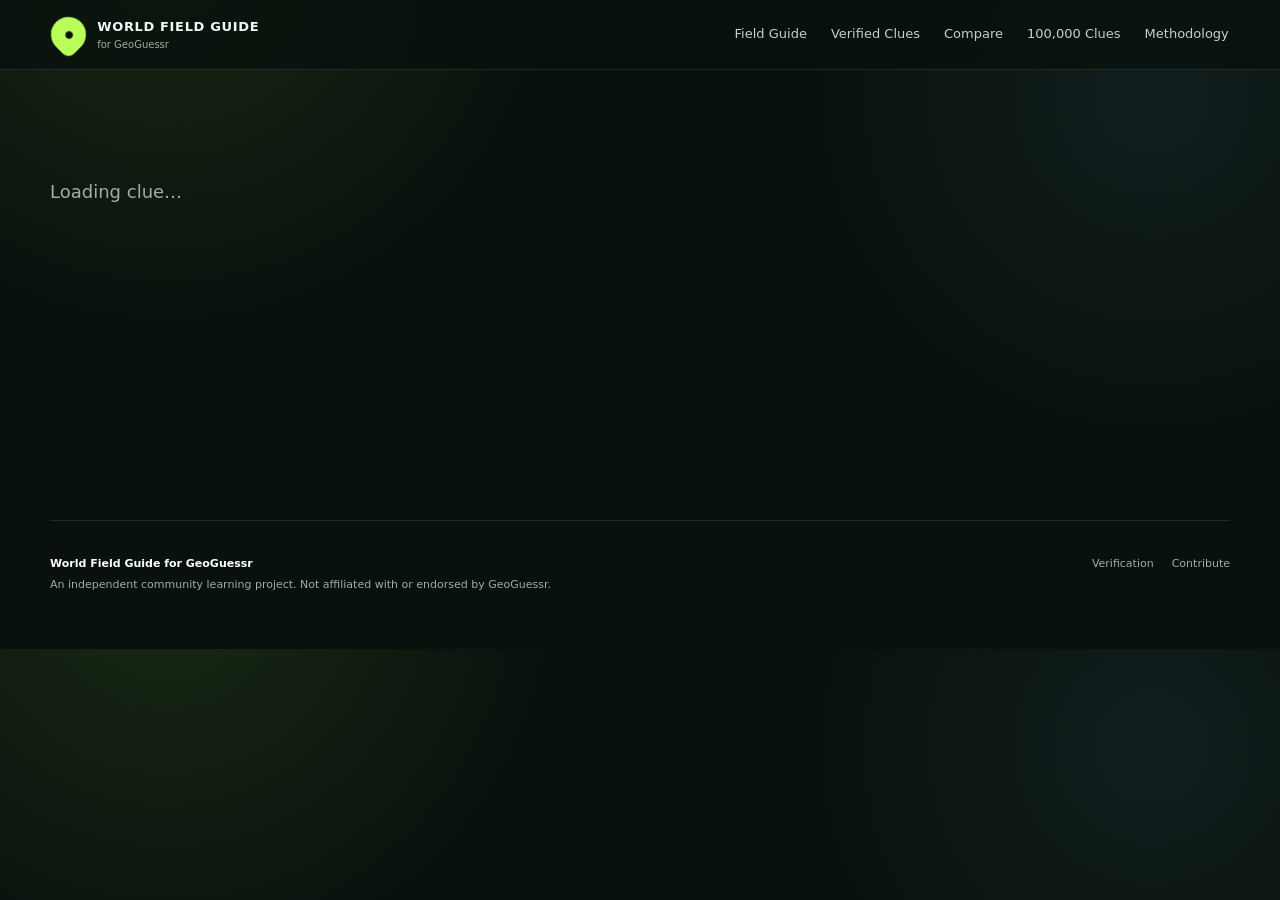
==== clue.html @ 105c0cdb "Add clue detail page" ====
<!doctype html><html lang="en"><head><meta charset="utf-8"><meta name="viewport" content="width=device-width, initial-scale=1"><meta name="theme-color" content="#09130f"><link rel="stylesheet" href="styles.css"><title>Clue — World Field Guide</title></head><body><header class="site-header"><a class="brand" href="index.html"><span class="brand-pin">●</span><span><b>WORLD FIELD GUIDE</b><small>for GeoGuessr</small></span></a><button class="nav-toggle" aria-label="Menu">☰</button><nav><a href="guide.html">Field Guide</a><a href="explore.html">Verified Clues</a><a href="compare.html">Compare</a><a href="contribute.html">100,000 Clues</a><a href="methodology.html">Methodology</a></nav></header><main id="cluePage"><section class="page-hero compact skeleton"><p>Loading clue…</p></section></main><footer><div><b>World Field Guide for GeoGuessr</b><p>An independent community learning project. Not affiliated with or endorsed by GeoGuessr.</p></div><div class="footer-links"><a href="methodology.html">Verification</a><a href="contribute.html">Contribute</a></div></footer><script src="common.js"></script><script src="clue.js"></script></body></html>
---- styles.css ----
:root{--bg:#08110d;--panel:#0d1a14;--panel2:#102019;--text:#eef7f1;--muted:#9bafa5;--line:rgba(255,255,255,.10);--lime:#baff59;--lime2:#dfffad;--amber:#ffc76c;--blue:#7bd1ff;--red:#ff847a;--shadow:0 24px 90px rgba(0,0,0,.28)}
*{box-sizing:border-box}html{scroll-behavior:smooth}body{margin:0;background:radial-gradient(circle at 13% -10%,rgba(186,255,89,.10),transparent 30%),radial-gradient(circle at 90% 15%,rgba(123,209,255,.07),transparent 27%),var(--bg);color:var(--text);font-family:Inter,ui-sans-serif,system-ui,-apple-system,BlinkMacSystemFont,"Segoe UI",sans-serif;line-height:1.55}a{color:inherit;text-decoration:none}button,input,select,textarea{font:inherit}.site-header{position:sticky;top:0;z-index:30;height:70px;padding:0 clamp(18px,4vw,64px);display:flex;align-items:center;justify-content:space-between;background:rgba(8,17,13,.78);backdrop-filter:blur(18px);border-bottom:1px solid var(--line)}.brand{display:flex;align-items:center;gap:11px}.brand-pin{display:grid;place-items:center;width:35px;height:35px;border-radius:50% 50% 50% 8px;transform:rotate(-45deg);background:var(--lime);color:#08110d;font-size:10px}.brand-pin::first-letter{transform:rotate(45deg)}.brand b{display:block;font-size:13px;letter-spacing:.05em}.brand small{display:block;color:var(--muted);font-size:10px}.site-header nav{display:flex;gap:24px;align-items:center;font-size:13px;color:#c4d1ca}.site-header nav a:hover{color:var(--lime)}.nav-toggle{display:none;color:white;background:none;border:0;font-size:23px}.hero,.section,.page-hero{width:min(1180px,calc(100% - 36px));margin:0 auto}.home-hero{min-height:calc(100vh - 70px);display:grid;grid-template-columns:1.08fr .92fr;align-items:center;gap:44px}.kicker{font-size:10px;font-weight:900;letter-spacing:.17em;color:var(--lime)}.hero h1,.page-hero h1{font-size:clamp(58px,8vw,112px);line-height:.88;letter-spacing:-.07em;margin:15px 0 26px}.hero h1 em{font-style:normal;color:#9dafA6}.hero-copy>p{max-width:700px;color:#b4c2bb;font-size:20px}.actions{display:flex;flex-wrap:wrap;gap:10px;margin-top:28px}.btn{display:inline-flex;justify-content:center;align-items:center;padding:13px 17px;border-radius:13px;border:1px solid var(--line);font-weight:850;font-size:13px;cursor:pointer;transition:.18s}.btn:hover{transform:translateY(-2px)}.btn.primary{background:var(--lime);color:#08110d;border-color:transparent}.btn.ghost{background:rgba(255,255,255,.03)}.hero-orbit{display:grid;place-items:center}.globe{width:min(480px,78vw);aspect-ratio:1;border-radius:50%;border:1px solid rgba(186,255,89,.22);position:relative;background:radial-gradient(circle at 35% 32%,rgba(186,255,89,.11),transparent 24%),radial-gradient(circle,rgba(255,255,255,.02),transparent 70%);box-shadow:inset 0 0 90px rgba(186,255,89,.04),0 0 100px rgba(0,0,0,.2)}.orbit{position:absolute;inset:10%;border:1px solid rgba(255,255,255,.09);border-radius:50%;transform:rotate(24deg)}.orbit.o2{inset:23%;transform:rotate(78deg)}.orbit.o3{inset:37%;transform:rotate(-22deg)}.pin{position:absolute;width:44px;height:44px;border-radius:14px;display:grid;place-items:center;background:#12241b;border:1px solid rgba(186,255,89,.3);font-size:11px;font-weight:900;box-shadow:var(--shadow)}.p1{top:12%;right:25%}.p2{top:42%;left:7%}.p3{bottom:15%;left:34%}.p4{right:7%;bottom:35%}.section{padding:92px 0}.section.tight{padding-top:34px}.mission-grid{display:grid;grid-template-columns:.8fr 1.2fr;gap:60px}.mission-copy h2,.section-head h2,.verified-copy h2,.project-banner h2,.contrib-layout h2,.standards h2,.source-note h2{font-size:clamp(36px,5vw,62px);line-height:1;letter-spacing:-.05em;margin:10px 0 20px}.mission-copy p,.verified-copy p,.project-banner p,.source-note p{color:var(--muted);font-size:16px}.principles{display:grid;grid-template-columns:1fr 1fr;gap:12px}.principles article{background:var(--panel);border:1px solid var(--line);border-radius:20px;padding:22px}.principles span{color:var(--lime);font-size:10px}.principles h3{font-size:21px;margin:26px 0 8px}.principles p{margin:0;color:var(--muted);font-size:13px}.section-head{display:flex;justify-content:space-between;align-items:end;gap:30px;margin-bottom:26px}.section-head a,.text-link{color:var(--lime);font-weight:800;font-size:13px}.country-grid{display:grid;grid-template-columns:repeat(4,1fr);gap:12px}.country-grid.large{grid-template-columns:repeat(4,1fr)}.country-card{display:flex;min-height:270px;flex-direction:column;background:linear-gradient(160deg,#102019,#0c1712);border:1px solid var(--line);border-radius:22px;padding:22px;transition:.2s;position:relative;overflow:hidden}.country-card::after{content:"";position:absolute;width:160px;height:160px;border-radius:50%;background:var(--lime);filter:blur(100px);opacity:.035;right:-50px;bottom:-50px}.country-card:hover{transform:translateY(-4px);border-color:rgba(186,255,89,.28)}.country-card .country-code{font-size:12px;color:var(--lime);font-weight:900;letter-spacing:.1em}.country-card h3{font-size:28px;letter-spacing:-.04em;margin:45px 0 8px}.country-card p{font-size:13px;color:var(--muted);margin:0}.country-card .card-bottom{margin-top:auto;padding-top:24px;display:flex;align-items:center;justify-content:space-between;gap:12px}.progress-mini{height:4px;border-radius:99px;background:#1b2a23;flex:1;overflow:hidden}.progress-mini i{display:block;height:100%;background:var(--lime)}.country-card small{color:var(--muted);font-size:10px}.verified-feature{display:grid;grid-template-columns:.78fr 1.22fr;gap:36px;align-items:start}.status-row{display:flex;gap:8px;margin:22px 0}.pill{display:inline-flex;border-radius:999px;padding:6px 9px;font-size:9px;font-weight:900;letter-spacing:.08em;text-transform:uppercase}.pill.verified{color:var(--lime);background:rgba(186,255,89,.1);border:1px solid rgba(186,255,89,.2)}.pill.review{color:var(--amber);background:rgba(255,199,108,.1);border:1px solid rgba(255,199,108,.2)}.pill.draft{color:var(--blue);background:rgba(123,209,255,.1);border:1px solid rgba(123,209,255,.2)}.pill.deprecated{color:var(--red);background:rgba(255,132,122,.1);border:1px solid rgba(255,132,122,.2)}.mini-clues{display:grid;gap:10px}.mini-clue{background:var(--panel);border:1px solid var(--line);border-radius:17px;padding:16px}.mini-clue-top{display:flex;justify-content:space-between;gap:12px}.mini-clue h3{font-size:17px;margin:18px 0 5px}.mini-clue p{font-size:12px;color:var(--muted);margin:0}.project-banner{display:grid;grid-template-columns:1fr 390px;gap:40px;align-items:center;background:linear-gradient(135deg,#0d1c15,#131b13);border:1px solid var(--line);border-radius:28px;padding:42px;margin-bottom:90px}.target-card{background:#08110d;border:1px solid var(--line);border-radius:20px;padding:24px}.target-card strong{font-size:54px;line-height:1;letter-spacing:-.06em;display:block}.target-card span{color:var(--muted)}.target-bar{height:7px;border-radius:99px;background:#1a2922;margin:24px 0 9px;overflow:hidden}.target-bar i{display:block;width:3%;height:100%;background:var(--lime)}.target-card small{display:block;color:#789087;margin-bottom:20px}.page-hero{padding:90px 0 52px}.page-hero.compact h1{font-size:clamp(52px,7vw,92px)}.page-hero.compact p,.project-hero p{max-width:760px;color:var(--muted);font-size:18px}.project-hero{padding:100px 0 40px}.filterbar{display:grid;grid-template-columns:1fr 190px 190px;gap:10px;margin-bottom:18px}.filterbar.clues-filter{grid-template-columns:1fr 170px 170px 150px}.filterbar input,.filterbar select,.compare-picker select,.form-card input,.form-card select,.form-card textarea{width:100%;background:#0d1a14;color:white;border:1px solid var(--line);border-radius:13px;padding:12px 13px;outline:none}.filterbar input:focus,.filterbar select:focus,.compare-picker select:focus,.form-card input:focus,.form-card select:focus,.form-card textarea:focus{border-color:rgba(186,255,89,.42)}.clue-list{display:grid;gap:10px}.clue-row{display:grid;grid-template-columns:170px 1fr 130px 120px;gap:16px;align-items:center;background:var(--panel);border:1px solid var(--line);border-radius:17px;padding:16px}.clue-row:hover{border-color:rgba(186,255,89,.23)}.clue-row .country-label{font-size:11px;color:var(--lime);font-weight:900}.clue-row h3{margin:0 0 4px;font-size:17px}.clue-row p{margin:0;color:var(--muted);font-size:12px}.clue-row .meta{font-size:11px;color:var(--muted)}.country-page-hero{width:min(1180px,calc(100% - 36px));margin:0 auto;padding:78px 0 35px}.country-page-top{display:flex;justify-content:space-between;gap:40px;align-items:end}.country-page-hero h1{font-size:clamp(65px,10vw,130px);line-height:.85;letter-spacing:-.075em;margin:10px 0 24px}.country-page-hero p{max-width:760px;color:var(--muted);font-size:18px}.completion-card{min-width:210px;border:1px solid var(--line);border-radius:18px;background:var(--panel);padding:18px}.completion-card strong{font-size:30px}.completion-card span{display:block;color:var(--muted);font-size:11px}.quickfacts{width:min(1180px,calc(100% - 36px));margin:0 auto;display:grid;grid-template-columns:repeat(4,1fr);gap:10px;padding:0 0 26px}.quickfacts div{background:var(--panel);border:1px solid var(--line);border-radius:15px;padding:14px;font-size:12px}.country-layout{width:min(1180px,calc(100% - 36px));margin:0 auto;display:grid;grid-template-columns:220px 1fr;gap:34px;padding:28px 0 90px}.toc{position:sticky;top:95px;align-self:start}.toc b{display:block;font-size:10px;color:var(--muted);letter-spacing:.12em;margin-bottom:10px}.toc a{display:block;padding:8px 0;color:#b7c6bf;font-size:12px}.toc a:hover{color:var(--lime)}.guide-section{scroll-margin-top:100px;padding-bottom:44px;margin-bottom:44px;border-bottom:1px solid var(--line)}.guide-section h2{font-size:38px;letter-spacing:-.045em;margin:0 0 18px}.clue-module{background:var(--panel);border:1px solid var(--line);border-radius:18px;padding:20px;margin-top:10px}.clue-module-head{display:flex;justify-content:space-between;gap:20px}.clue-module h3{margin:0;font-size:20px}.clue-module p{color:var(--muted);font-size:13px;margin:12px 0 0}.compare-cards{display:grid;grid-template-columns:1fr 1fr;gap:12px}.compare-card{background:var(--panel);border:1px solid var(--line);border-radius:18px;padding:20px}.compare-card h3{font-size:22px;margin:0 0 12px}.compare-card b{font-size:11px;color:var(--lime)}.compare-card p{font-size:13px;color:var(--muted);margin:6px 0 16px}.source-box{background:#0c1712;border:1px solid var(--line);border-radius:18px;padding:20px}.source-box a{color:var(--lime);font-weight:800}.compare-picker{display:grid;grid-template-columns:1fr 60px 1fr;gap:12px;align-items:center;margin-bottom:20px}.compare-picker span{text-align:center;font-weight:900;color:var(--muted)}.comparison-title{text-align:center;padding:30px 0}.comparison-title h2{font-size:52px;letter-spacing:-.05em;margin:0}.comparison-grid{display:grid;grid-template-columns:1fr 1fr;gap:14px}.comparison-column{background:var(--panel);border:1px solid var(--line);border-radius:20px;padding:22px}.comparison-column h3{font-size:27px;margin:0 0 18px}.comparison-column .compare-item{padding:13px 0;border-top:1px solid var(--line)}.compare-item b{display:block}.compare-item span{color:var(--muted);font-size:12px}.shared-box{margin-top:14px;border:1px solid rgba(186,255,89,.18);background:rgba(186,255,89,.035);border-radius:20px;padding:24px}.shared-box h3{margin:0 0 8px}.shared-box p{color:var(--muted)}.contrib-layout{display:grid;grid-template-columns:1fr 470px;gap:54px;align-items:start}.check-list{display:grid;gap:10px}.check-list article{background:var(--panel);border:1px solid var(--line);border-radius:16px;padding:17px}.check-list b{color:var(--lime)}.check-list p{color:var(--muted);font-size:13px;margin:6px 0 0}.pipeline{display:flex;flex-wrap:wrap;gap:10px;align-items:center;margin-top:30px}.pipeline span{font-size:10px;font-weight:900;letter-spacing:.08em;border:1px solid var(--line);padding:8px 10px;border-radius:999px}.pipeline i{color:var(--muted);font-style:normal}.form-card{background:var(--panel);border:1px solid var(--line);border-radius:22px;padding:24px}.form-card h2{font-size:34px;margin:8px 0 20px}.form-card label{display:block;font-size:11px;color:#c8d5cf;margin-bottom:13px}.form-card input,.form-card select,.form-card textarea{margin-top:6px}.form-status{min-height:18px;font-size:11px;color:var(--lime)}.contribution-stats{display:grid;grid-template-columns:repeat(3,1fr);gap:12px}.contribution-stats div{background:var(--panel);border:1px solid var(--line);border-radius:18px;padding:25px}.contribution-stats strong{font-size:38px;display:block;letter-spacing:-.04em}.contribution-stats span{color:var(--muted);font-size:12px}.methodology{display:grid;grid-template-columns:repeat(2,1fr);gap:12px}.methodology article{background:var(--panel);border:1px solid var(--line);border-radius:20px;padding:24px}.methodology article h2{font-size:28px;margin:20px 0 8px}.methodology article p{color:var(--muted);font-size:13px}.standards{display:grid;grid-template-columns:.7fr 1.3fr;gap:60px}.standards ol{list-style:none;margin:0;padding:0}.standards li{display:grid;grid-template-columns:210px 1fr;gap:20px;padding:16px 0;border-top:1px solid var(--line)}.standards span{color:var(--muted);font-size:13px}.source-links{display:flex;flex-wrap:wrap;gap:8px;margin-top:20px}.source-links a{border:1px solid var(--line);border-radius:999px;padding:8px 10px;font-size:11px}.skeleton{min-height:50vh}footer{width:min(1180px,calc(100% - 36px));margin:0 auto;padding:34px 0 52px;border-top:1px solid var(--line);display:flex;justify-content:space-between;gap:30px;font-size:11px;color:var(--muted)}footer b{color:white}footer p{margin:4px 0}.footer-links{display:flex;gap:18px}.empty{padding:50px;text-align:center;color:var(--muted)}
@media(max-width:920px){.nav-toggle{display:block}.site-header nav{display:none;position:absolute;top:68px;left:18px;right:18px;flex-direction:column;align-items:flex-start;background:#0c1712;border:1px solid var(--line);border-radius:18px;padding:18px}.site-header nav.open{display:flex}.home-hero,.mission-grid,.verified-feature,.project-banner,.contrib-layout,.standards,.country-layout{grid-template-columns:1fr}.hero-orbit{padding:20px 0 70px}.country-grid,.country-grid.large{grid-template-columns:repeat(2,1fr)}.country-layout{gap:12px}.toc{position:static;display:flex;gap:12px;overflow:auto}.toc b{display:none}.toc a{white-space:nowrap}.country-page-top{display:block}.completion-card{margin-top:20px;width:max-content}.quickfacts{grid-template-columns:1fr 1fr}.filterbar,.filterbar.clues-filter{grid-template-columns:1fr 1fr}.filterbar input{grid-column:1/-1}.clue-row{grid-template-columns:110px 1fr}.clue-row>.meta,.clue-row>.pill{justify-self:start}.comparison-grid{grid-template-columns:1fr}.methodology{grid-template-columns:1fr 1fr}}
@media(max-width:600px){.section{padding:68px 0}.hero h1{font-size:57px}.home-hero{min-height:auto;padding-top:80px}.country-grid,.country-grid.large,.principles,.quickfacts,.filterbar,.filterbar.clues-filter,.methodology,.contribution-stats{grid-template-columns:1fr}.filterbar input{grid-column:auto}.project-banner{padding:24px}.compare-picker{grid-template-columns:1fr}.compare-picker span{padding:4px}.compare-cards{grid-template-columns:1fr}.clue-row{grid-template-columns:1fr}.standards li{grid-template-columns:1fr;gap:5px}footer{flex-direction:column}.country-page-hero h1{font-size:70px}}
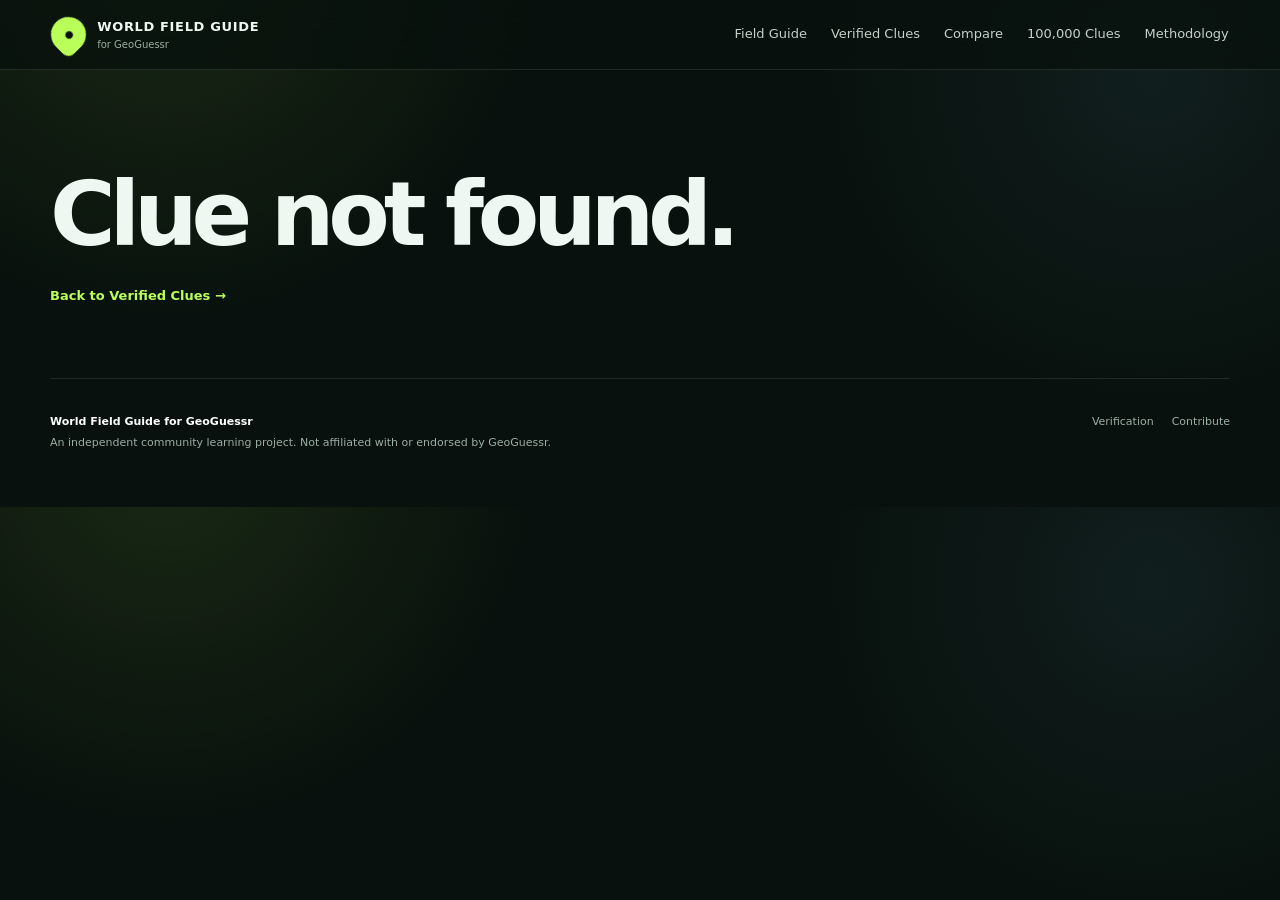
==== commit 76bbe505: "Load v2 clue detail styles" ====
--- a/clue.html
+++ b/clue.html
@@ -1 +1 @@
-<!doctype html><html lang="en"><head><meta charset="utf-8"><meta name="viewport" content="width=device-width, initial-scale=1"><meta name="theme-color" content="#09130f"><link rel="stylesheet" href="styles.css"><title>Clue — World Field Guide</title></head><body><header class="site-header"><a class="brand" href="index.html"><span class="brand-pin">●</span><span><b>WORLD FIELD GUIDE</b><small>for GeoGuessr</small></span></a><button class="nav-toggle" aria-label="Menu">☰</button><nav><a href="guide.html">Field Guide</a><a href="explore.html">Verified Clues</a><a href="compare.html">Compare</a><a href="contribute.html">100,000 Clues</a><a href="methodology.html">Methodology</a></nav></header><main id="cluePage"><section class="page-hero compact skeleton"><p>Loading clue…</p></section></main><footer><div><b>World Field Guide for GeoGuessr</b><p>An independent community learning project. Not affiliated with or endorsed by GeoGuessr.</p></div><div class="footer-links"><a href="methodology.html">Verification</a><a href="contribute.html">Contribute</a></div></footer><script src="common.js"></script><script src="clue.js"></script></body></html>+<!doctype html><html lang="en"><head><meta charset="utf-8"><meta name="viewport" content="width=device-width, initial-scale=1"><meta name="theme-color" content="#09130f"><link rel="stylesheet" href="styles.css"><link rel="stylesheet" href="v2.css"><title>Clue — World Field Guide</title></head><body><header class="site-header"><a class="brand" href="index.html"><span class="brand-pin">●</span><span><b>WORLD FIELD GUIDE</b><small>for GeoGuessr</small></span></a><button class="nav-toggle" aria-label="Menu">☰</button><nav><a href="guide.html">Field Guide</a><a href="explore.html">Verified Clues</a><a href="compare.html">Compare</a><a href="contribute.html">100,000 Clues</a><a href="methodology.html">Methodology</a></nav></header><main id="cluePage"><section class="page-hero compact skeleton"><p>Loading clue…</p></section></main><footer><div><b>World Field Guide for GeoGuessr</b><p>An independent community learning project. Not affiliated with or endorsed by GeoGuessr.</p></div><div class="footer-links"><a href="methodology.html">Verification</a><a href="contribute.html">Contribute</a></div></footer><script src="common.js"></script><script src="clue.js"></script></body></html>
--- a/v2.css
+++ b/v2.css
@@ -0,0 +1 @@
+.clue-page-hero{width:min(1180px,calc(100% - 36px));margin:0 auto;padding:72px 0 34px}.back-link{display:inline-block;color:var(--muted);font-size:12px;margin-bottom:28px}.back-link:hover{color:var(--lime)}.clue-title-row{display:flex;justify-content:space-between;gap:34px;align-items:end}.clue-page-hero h1{font-size:clamp(52px,8vw,96px);line-height:.9;letter-spacing:-.065em;margin:12px 0 20px;max-width:850px}.clue-page-hero p{max-width:760px;color:var(--muted);font-size:18px}.clue-badges{display:flex;gap:8px;flex-wrap:wrap;justify-content:flex-end;padding-bottom:12px}.clue-detail-layout{width:min(1180px,calc(100% - 36px));margin:0 auto;display:grid;grid-template-columns:280px 1fr;gap:42px;padding:30px 0 90px}.clue-sidebar{position:sticky;top:95px;align-self:start;display:grid;gap:10px}.clue-sidebar>div{background:var(--panel);border:1px solid var(--line);border-radius:16px;padding:16px}.clue-sidebar span{display:block;color:var(--muted);font-size:9px;font-weight:900;letter-spacing:.13em;margin-bottom:7px}.clue-sidebar b,.clue-sidebar a{font-size:12px;line-height:1.5}.clue-sidebar a{color:var(--lime);font-weight:800}.lead-copy{font-size:20px!important;line-height:1.65;max-width:800px}.two-col-detail{display:grid;grid-template-columns:1fr 1fr;gap:12px}.two-col-detail article{background:var(--panel);border:1px solid var(--line);border-radius:18px;padding:22px}.two-col-detail h3{font-size:22px;margin:14px 0 8px}.two-col-detail p{color:var(--muted);font-size:13px;margin:0}.visual-grid{display:grid;grid-template-columns:repeat(3,1fr);gap:12px}.visual-card{background:var(--panel);border:1px solid var(--line);border-radius:18px;padding:10px;margin:0}.visual-placeholder{aspect-ratio:4/3;border-radius:13px;border:1px dashed rgba(186,255,89,.24);background:radial-gradient(circle at 30% 20%,rgba(186,255,89,.08),transparent 30%),#0a1510;display:flex;flex-direction:column;justify-content:flex-end;padding:16px;position:relative;overflow:hidden}.visual-placeholder:before{content:"";position:absolute;inset:0;background:linear-gradient(130deg,transparent 35%,rgba(255,255,255,.025) 35%,rgba(255,255,255,.025) 36%,transparent 36%)}.visual-placeholder span{font-size:9px;letter-spacing:.14em;color:var(--lime);font-weight:900}.visual-placeholder b{font-size:19px;margin-top:4px}.visual-placeholder small{color:var(--muted);font-size:10px;margin-top:5px}.visual-card>p{color:var(--muted);font-size:11px;padding:2px 5px 3px}.detail-actions{display:flex;gap:10px;flex-wrap:wrap}.clue-row{transition:.18s transform,.18s border-color}.clue-row:hover{transform:translateY(-2px)}@media(max-width:900px){.clue-title-row{display:block}.clue-badges{justify-content:flex-start}.clue-detail-layout{grid-template-columns:1fr}.clue-sidebar{position:static;grid-template-columns:repeat(3,1fr)}.visual-grid{grid-template-columns:1fr 1fr}}@media(max-width:600px){.clue-sidebar,.two-col-detail,.visual-grid{grid-template-columns:1fr}.clue-page-hero h1{font-size:54px}}
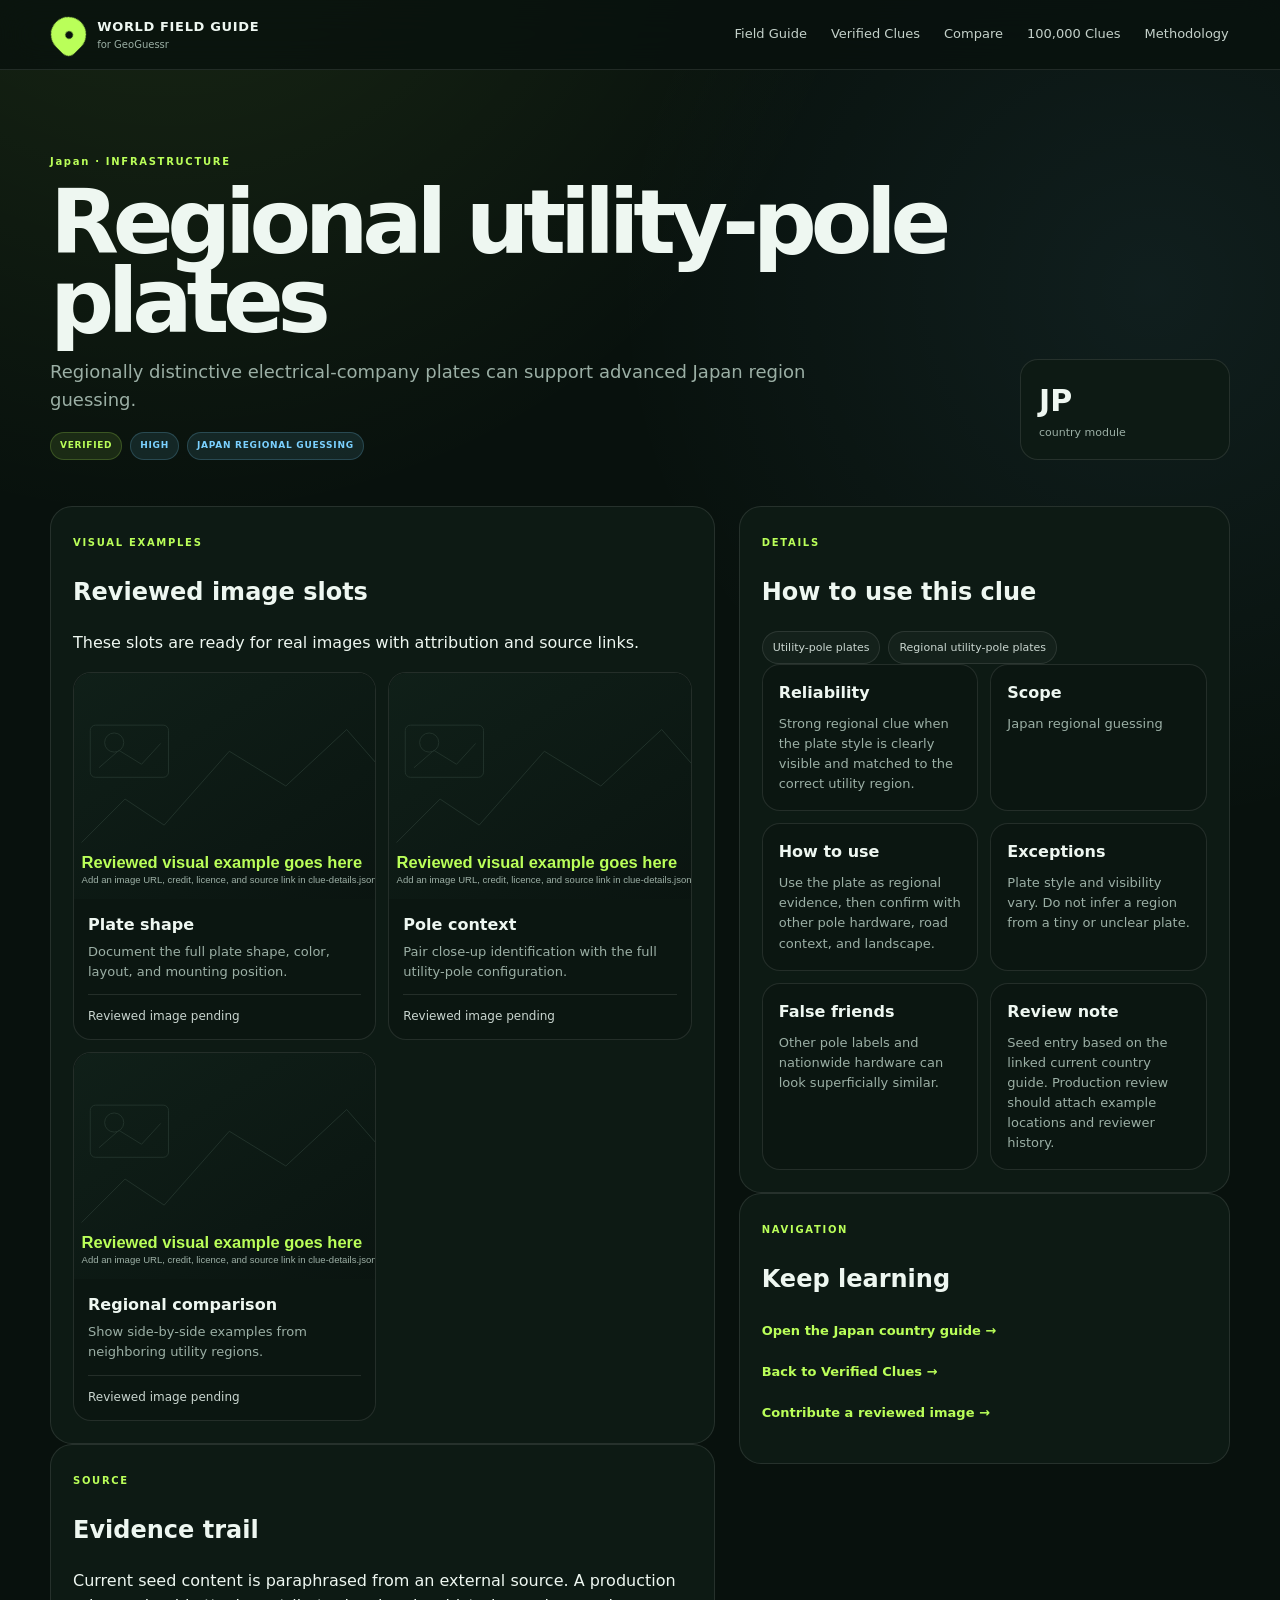
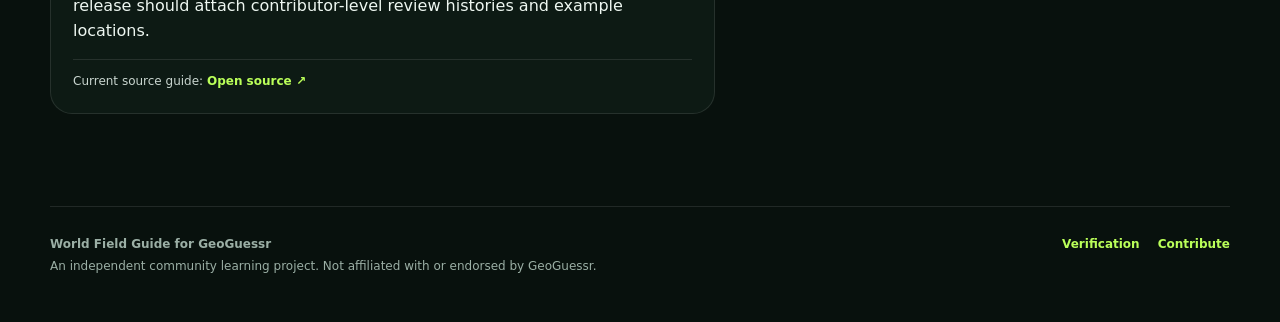
==== commit b685ad48: "Add files via upload" ====
--- a/clue.html
+++ b/clue.html
@@ -1 +1,13 @@
-<!doctype html><html lang="en"><head><meta charset="utf-8"><meta name="viewport" content="width=device-width, initial-scale=1"><meta name="theme-color" content="#09130f"><link rel="stylesheet" href="styles.css"><link rel="stylesheet" href="v2.css"><title>Clue — World Field Guide</title></head><body><header class="site-header"><a class="brand" href="index.html"><span class="brand-pin">●</span><span><b>WORLD FIELD GUIDE</b><small>for GeoGuessr</small></span></a><button class="nav-toggle" aria-label="Menu">☰</button><nav><a href="guide.html">Field Guide</a><a href="explore.html">Verified Clues</a><a href="compare.html">Compare</a><a href="contribute.html">100,000 Clues</a><a href="methodology.html">Methodology</a></nav></header><main id="cluePage"><section class="page-hero compact skeleton"><p>Loading clue…</p></section></main><footer><div><b>World Field Guide for GeoGuessr</b><p>An independent community learning project. Not affiliated with or endorsed by GeoGuessr.</p></div><div class="footer-links"><a href="methodology.html">Verification</a><a href="contribute.html">Contribute</a></div></footer><script src="common.js"></script><script src="clue.js"></script></body></html>+<!doctype html><html lang='en'><head><meta charset='utf-8'><meta name='viewport' content='width=device-width, initial-scale=1'>
+<meta name='theme-color' content='#09130f'>
+<link rel='stylesheet' href='styles.css'>
+<link rel='icon' href="data:image/svg+xml,<svg xmlns='http://www.w3.org/2000/svg' viewBox='0 0 100 100'><rect rx='24' width='100' height='100' fill='%23b9ff57'/><path d='M50 16c-15 0-27 12-27 27 0 19 27 42 27 42s27-23 27-42c0-15-12-27-27-27Zm0 36a10 10 0 1 1 0-20 10 10 0 0 1 0 20Z' fill='%2309130f'/></svg>"><title>Clue — World Field Guide</title></head><body><header class='site-header'>
+<a class='brand' href='index.html'><span class='brand-pin'>●</span><span><b>WORLD FIELD GUIDE</b><small>for GeoGuessr</small></span></a>
+<button class='nav-toggle' aria-label='Menu'>☰</button>
+<nav>
+<a href='guide.html'>Field Guide</a>
+<a href='explore.html'>Verified Clues</a>
+<a href='compare.html'>Compare</a>
+<a href='contribute.html'>100,000 Clues</a>
+<a href='methodology.html'>Methodology</a>
+</nav></header><main id='cluePage'><section class='page-hero compact skeleton'><p>Loading clue…</p></section></main><footer><div><b>World Field Guide for GeoGuessr</b><p>An independent community learning project. Not affiliated with or endorsed by GeoGuessr.</p></div><div class='footer-links'><a href='methodology.html'>Verification</a><a href='contribute.html'>Contribute</a></div></footer><script src='common.js'></script><script src='clue.js'></script></body></html>
--- a/styles.css
+++ b/styles.css
@@ -1,5 +1,24 @@
 
 :root{--bg:#08110d;--panel:#0d1a14;--panel2:#102019;--text:#eef7f1;--muted:#9bafa5;--line:rgba(255,255,255,.10);--lime:#baff59;--lime2:#dfffad;--amber:#ffc76c;--blue:#7bd1ff;--red:#ff847a;--shadow:0 24px 90px rgba(0,0,0,.28)}
-*{box-sizing:border-box}html{scroll-behavior:smooth}body{margin:0;background:radial-gradient(circle at 13% -10%,rgba(186,255,89,.10),transparent 30%),radial-gradient(circle at 90% 15%,rgba(123,209,255,.07),transparent 27%),var(--bg);color:var(--text);font-family:Inter,ui-sans-serif,system-ui,-apple-system,BlinkMacSystemFont,"Segoe UI",sans-serif;line-height:1.55}a{color:inherit;text-decoration:none}button,input,select,textarea{font:inherit}.site-header{position:sticky;top:0;z-index:30;height:70px;padding:0 clamp(18px,4vw,64px);display:flex;align-items:center;justify-content:space-between;background:rgba(8,17,13,.78);backdrop-filter:blur(18px);border-bottom:1px solid var(--line)}.brand{display:flex;align-items:center;gap:11px}.brand-pin{display:grid;place-items:center;width:35px;height:35px;border-radius:50% 50% 50% 8px;transform:rotate(-45deg);background:var(--lime);color:#08110d;font-size:10px}.brand-pin::first-letter{transform:rotate(45deg)}.brand b{display:block;font-size:13px;letter-spacing:.05em}.brand small{display:block;color:var(--muted);font-size:10px}.site-header nav{display:flex;gap:24px;align-items:center;font-size:13px;color:#c4d1ca}.site-header nav a:hover{color:var(--lime)}.nav-toggle{display:none;color:white;background:none;border:0;font-size:23px}.hero,.section,.page-hero{width:min(1180px,calc(100% - 36px));margin:0 auto}.home-hero{min-height:calc(100vh - 70px);display:grid;grid-template-columns:1.08fr .92fr;align-items:center;gap:44px}.kicker{font-size:10px;font-weight:900;letter-spacing:.17em;color:var(--lime)}.hero h1,.page-hero h1{font-size:clamp(58px,8vw,112px);line-height:.88;letter-spacing:-.07em;margin:15px 0 26px}.hero h1 em{font-style:normal;color:#9dafA6}.hero-copy>p{max-width:700px;color:#b4c2bb;font-size:20px}.actions{display:flex;flex-wrap:wrap;gap:10px;margin-top:28px}.btn{display:inline-flex;justify-content:center;align-items:center;padding:13px 17px;border-radius:13px;border:1px solid var(--line);font-weight:850;font-size:13px;cursor:pointer;transition:.18s}.btn:hover{transform:translateY(-2px)}.btn.primary{background:var(--lime);color:#08110d;border-color:transparent}.btn.ghost{background:rgba(255,255,255,.03)}.hero-orbit{display:grid;place-items:center}.globe{width:min(480px,78vw);aspect-ratio:1;border-radius:50%;border:1px solid rgba(186,255,89,.22);position:relative;background:radial-gradient(circle at 35% 32%,rgba(186,255,89,.11),transparent 24%),radial-gradient(circle,rgba(255,255,255,.02),transparent 70%);box-shadow:inset 0 0 90px rgba(186,255,89,.04),0 0 100px rgba(0,0,0,.2)}.orbit{position:absolute;inset:10%;border:1px solid rgba(255,255,255,.09);border-radius:50%;transform:rotate(24deg)}.orbit.o2{inset:23%;transform:rotate(78deg)}.orbit.o3{inset:37%;transform:rotate(-22deg)}.pin{position:absolute;width:44px;height:44px;border-radius:14px;display:grid;place-items:center;background:#12241b;border:1px solid rgba(186,255,89,.3);font-size:11px;font-weight:900;box-shadow:var(--shadow)}.p1{top:12%;right:25%}.p2{top:42%;left:7%}.p3{bottom:15%;left:34%}.p4{right:7%;bottom:35%}.section{padding:92px 0}.section.tight{padding-top:34px}.mission-grid{display:grid;grid-template-columns:.8fr 1.2fr;gap:60px}.mission-copy h2,.section-head h2,.verified-copy h2,.project-banner h2,.contrib-layout h2,.standards h2,.source-note h2{font-size:clamp(36px,5vw,62px);line-height:1;letter-spacing:-.05em;margin:10px 0 20px}.mission-copy p,.verified-copy p,.project-banner p,.source-note p{color:var(--muted);font-size:16px}.principles{display:grid;grid-template-columns:1fr 1fr;gap:12px}.principles article{background:var(--panel);border:1px solid var(--line);border-radius:20px;padding:22px}.principles span{color:var(--lime);font-size:10px}.principles h3{font-size:21px;margin:26px 0 8px}.principles p{margin:0;color:var(--muted);font-size:13px}.section-head{display:flex;justify-content:space-between;align-items:end;gap:30px;margin-bottom:26px}.section-head a,.text-link{color:var(--lime);font-weight:800;font-size:13px}.country-grid{display:grid;grid-template-columns:repeat(4,1fr);gap:12px}.country-grid.large{grid-template-columns:repeat(4,1fr)}.country-card{display:flex;min-height:270px;flex-direction:column;background:linear-gradient(160deg,#102019,#0c1712);border:1px solid var(--line);border-radius:22px;padding:22px;transition:.2s;position:relative;overflow:hidden}.country-card::after{content:"";position:absolute;width:160px;height:160px;border-radius:50%;background:var(--lime);filter:blur(100px);opacity:.035;right:-50px;bottom:-50px}.country-card:hover{transform:translateY(-4px);border-color:rgba(186,255,89,.28)}.country-card .country-code{font-size:12px;color:var(--lime);font-weight:900;letter-spacing:.1em}.country-card h3{font-size:28px;letter-spacing:-.04em;margin:45px 0 8px}.country-card p{font-size:13px;color:var(--muted);margin:0}.country-card .card-bottom{margin-top:auto;padding-top:24px;display:flex;align-items:center;justify-content:space-between;gap:12px}.progress-mini{height:4px;border-radius:99px;background:#1b2a23;flex:1;overflow:hidden}.progress-mini i{display:block;height:100%;background:var(--lime)}.country-card small{color:var(--muted);font-size:10px}.verified-feature{display:grid;grid-template-columns:.78fr 1.22fr;gap:36px;align-items:start}.status-row{display:flex;gap:8px;margin:22px 0}.pill{display:inline-flex;border-radius:999px;padding:6px 9px;font-size:9px;font-weight:900;letter-spacing:.08em;text-transform:uppercase}.pill.verified{color:var(--lime);background:rgba(186,255,89,.1);border:1px solid rgba(186,255,89,.2)}.pill.review{color:var(--amber);background:rgba(255,199,108,.1);border:1px solid rgba(255,199,108,.2)}.pill.draft{color:var(--blue);background:rgba(123,209,255,.1);border:1px solid rgba(123,209,255,.2)}.pill.deprecated{color:var(--red);background:rgba(255,132,122,.1);border:1px solid rgba(255,132,122,.2)}.mini-clues{display:grid;gap:10px}.mini-clue{background:var(--panel);border:1px solid var(--line);border-radius:17px;padding:16px}.mini-clue-top{display:flex;justify-content:space-between;gap:12px}.mini-clue h3{font-size:17px;margin:18px 0 5px}.mini-clue p{font-size:12px;color:var(--muted);margin:0}.project-banner{display:grid;grid-template-columns:1fr 390px;gap:40px;align-items:center;background:linear-gradient(135deg,#0d1c15,#131b13);border:1px solid var(--line);border-radius:28px;padding:42px;margin-bottom:90px}.target-card{background:#08110d;border:1px solid var(--line);border-radius:20px;padding:24px}.target-card strong{font-size:54px;line-height:1;letter-spacing:-.06em;display:block}.target-card span{color:var(--muted)}.target-bar{height:7px;border-radius:99px;background:#1a2922;margin:24px 0 9px;overflow:hidden}.target-bar i{display:block;width:3%;height:100%;background:var(--lime)}.target-card small{display:block;color:#789087;margin-bottom:20px}.page-hero{padding:90px 0 52px}.page-hero.compact h1{font-size:clamp(52px,7vw,92px)}.page-hero.compact p,.project-hero p{max-width:760px;color:var(--muted);font-size:18px}.project-hero{padding:100px 0 40px}.filterbar{display:grid;grid-template-columns:1fr 190px 190px;gap:10px;margin-bottom:18px}.filterbar.clues-filter{grid-template-columns:1fr 170px 170px 150px}.filterbar input,.filterbar select,.compare-picker select,.form-card input,.form-card select,.form-card textarea{width:100%;background:#0d1a14;color:white;border:1px solid var(--line);border-radius:13px;padding:12px 13px;outline:none}.filterbar input:focus,.filterbar select:focus,.compare-picker select:focus,.form-card input:focus,.form-card select:focus,.form-card textarea:focus{border-color:rgba(186,255,89,.42)}.clue-list{display:grid;gap:10px}.clue-row{display:grid;grid-template-columns:170px 1fr 130px 120px;gap:16px;align-items:center;background:var(--panel);border:1px solid var(--line);border-radius:17px;padding:16px}.clue-row:hover{border-color:rgba(186,255,89,.23)}.clue-row .country-label{font-size:11px;color:var(--lime);font-weight:900}.clue-row h3{margin:0 0 4px;font-size:17px}.clue-row p{margin:0;color:var(--muted);font-size:12px}.clue-row .meta{font-size:11px;color:var(--muted)}.country-page-hero{width:min(1180px,calc(100% - 36px));margin:0 auto;padding:78px 0 35px}.country-page-top{display:flex;justify-content:space-between;gap:40px;align-items:end}.country-page-hero h1{font-size:clamp(65px,10vw,130px);line-height:.85;letter-spacing:-.075em;margin:10px 0 24px}.country-page-hero p{max-width:760px;color:var(--muted);font-size:18px}.completion-card{min-width:210px;border:1px solid var(--line);border-radius:18px;background:var(--panel);padding:18px}.completion-card strong{font-size:30px}.completion-card span{display:block;color:var(--muted);font-size:11px}.quickfacts{width:min(1180px,calc(100% - 36px));margin:0 auto;display:grid;grid-template-columns:repeat(4,1fr);gap:10px;padding:0 0 26px}.quickfacts div{background:var(--panel);border:1px solid var(--line);border-radius:15px;padding:14px;font-size:12px}.country-layout{width:min(1180px,calc(100% - 36px));margin:0 auto;display:grid;grid-template-columns:220px 1fr;gap:34px;padding:28px 0 90px}.toc{position:sticky;top:95px;align-self:start}.toc b{display:block;font-size:10px;color:var(--muted);letter-spacing:.12em;margin-bottom:10px}.toc a{display:block;padding:8px 0;color:#b7c6bf;font-size:12px}.toc a:hover{color:var(--lime)}.guide-section{scroll-margin-top:100px;padding-bottom:44px;margin-bottom:44px;border-bottom:1px solid var(--line)}.guide-section h2{font-size:38px;letter-spacing:-.045em;margin:0 0 18px}.clue-module{background:var(--panel);border:1px solid var(--line);border-radius:18px;padding:20px;margin-top:10px}.clue-module-head{display:flex;justify-content:space-between;gap:20px}.clue-module h3{margin:0;font-size:20px}.clue-module p{color:var(--muted);font-size:13px;margin:12px 0 0}.compare-cards{display:grid;grid-template-columns:1fr 1fr;gap:12px}.compare-card{background:var(--panel);border:1px solid var(--line);border-radius:18px;padding:20px}.compare-card h3{font-size:22px;margin:0 0 12px}.compare-card b{font-size:11px;color:var(--lime)}.compare-card p{font-size:13px;color:var(--muted);margin:6px 0 16px}.source-box{background:#0c1712;border:1px solid var(--line);border-radius:18px;padding:20px}.source-box a{color:var(--lime);font-weight:800}.compare-picker{display:grid;grid-template-columns:1fr 60px 1fr;gap:12px;align-items:center;margin-bottom:20px}.compare-picker span{text-align:center;font-weight:900;color:var(--muted)}.comparison-title{text-align:center;padding:30px 0}.comparison-title h2{font-size:52px;letter-spacing:-.05em;margin:0}.comparison-grid{display:grid;grid-template-columns:1fr 1fr;gap:14px}.comparison-column{background:var(--panel);border:1px solid var(--line);border-radius:20px;padding:22px}.comparison-column h3{font-size:27px;margin:0 0 18px}.comparison-column .compare-item{padding:13px 0;border-top:1px solid var(--line)}.compare-item b{display:block}.compare-item span{color:var(--muted);font-size:12px}.shared-box{margin-top:14px;border:1px solid rgba(186,255,89,.18);background:rgba(186,255,89,.035);border-radius:20px;padding:24px}.shared-box h3{margin:0 0 8px}.shared-box p{color:var(--muted)}.contrib-layout{display:grid;grid-template-columns:1fr 470px;gap:54px;align-items:start}.check-list{display:grid;gap:10px}.check-list article{background:var(--panel);border:1px solid var(--line);border-radius:16px;padding:17px}.check-list b{color:var(--lime)}.check-list p{color:var(--muted);font-size:13px;margin:6px 0 0}.pipeline{display:flex;flex-wrap:wrap;gap:10px;align-items:center;margin-top:30px}.pipeline span{font-size:10px;font-weight:900;letter-spacing:.08em;border:1px solid var(--line);padding:8px 10px;border-radius:999px}.pipeline i{color:var(--muted);font-style:normal}.form-card{background:var(--panel);border:1px solid var(--line);border-radius:22px;padding:24px}.form-card h2{font-size:34px;margin:8px 0 20px}.form-card label{display:block;font-size:11px;color:#c8d5cf;margin-bottom:13px}.form-card input,.form-card select,.form-card textarea{margin-top:6px}.form-status{min-height:18px;font-size:11px;color:var(--lime)}.contribution-stats{display:grid;grid-template-columns:repeat(3,1fr);gap:12px}.contribution-stats div{background:var(--panel);border:1px solid var(--line);border-radius:18px;padding:25px}.contribution-stats strong{font-size:38px;display:block;letter-spacing:-.04em}.contribution-stats span{color:var(--muted);font-size:12px}.methodology{display:grid;grid-template-columns:repeat(2,1fr);gap:12px}.methodology article{background:var(--panel);border:1px solid var(--line);border-radius:20px;padding:24px}.methodology article h2{font-size:28px;margin:20px 0 8px}.methodology article p{color:var(--muted);font-size:13px}.standards{display:grid;grid-template-columns:.7fr 1.3fr;gap:60px}.standards ol{list-style:none;margin:0;padding:0}.standards li{display:grid;grid-template-columns:210px 1fr;gap:20px;padding:16px 0;border-top:1px solid var(--line)}.standards span{color:var(--muted);font-size:13px}.source-links{display:flex;flex-wrap:wrap;gap:8px;margin-top:20px}.source-links a{border:1px solid var(--line);border-radius:999px;padding:8px 10px;font-size:11px}.skeleton{min-height:50vh}footer{width:min(1180px,calc(100% - 36px));margin:0 auto;padding:34px 0 52px;border-top:1px solid var(--line);display:flex;justify-content:space-between;gap:30px;font-size:11px;color:var(--muted)}footer b{color:white}footer p{margin:4px 0}.footer-links{display:flex;gap:18px}.empty{padding:50px;text-align:center;color:var(--muted)}
-@media(max-width:920px){.nav-toggle{display:block}.site-header nav{display:none;position:absolute;top:68px;left:18px;right:18px;flex-direction:column;align-items:flex-start;background:#0c1712;border:1px solid var(--line);border-radius:18px;padding:18px}.site-header nav.open{display:flex}.home-hero,.mission-grid,.verified-feature,.project-banner,.contrib-layout,.standards,.country-layout{grid-template-columns:1fr}.hero-orbit{padding:20px 0 70px}.country-grid,.country-grid.large{grid-template-columns:repeat(2,1fr)}.country-layout{gap:12px}.toc{position:static;display:flex;gap:12px;overflow:auto}.toc b{display:none}.toc a{white-space:nowrap}.country-page-top{display:block}.completion-card{margin-top:20px;width:max-content}.quickfacts{grid-template-columns:1fr 1fr}.filterbar,.filterbar.clues-filter{grid-template-columns:1fr 1fr}.filterbar input{grid-column:1/-1}.clue-row{grid-template-columns:110px 1fr}.clue-row>.meta,.clue-row>.pill{justify-self:start}.comparison-grid{grid-template-columns:1fr}.methodology{grid-template-columns:1fr 1fr}}
-@media(max-width:600px){.section{padding:68px 0}.hero h1{font-size:57px}.home-hero{min-height:auto;padding-top:80px}.country-grid,.country-grid.large,.principles,.quickfacts,.filterbar,.filterbar.clues-filter,.methodology,.contribution-stats{grid-template-columns:1fr}.filterbar input{grid-column:auto}.project-banner{padding:24px}.compare-picker{grid-template-columns:1fr}.compare-picker span{padding:4px}.compare-cards{grid-template-columns:1fr}.clue-row{grid-template-columns:1fr}.standards li{grid-template-columns:1fr;gap:5px}footer{flex-direction:column}.country-page-hero h1{font-size:70px}}
+*{box-sizing:border-box}html{scroll-behavior:smooth}body{margin:0;background:radial-gradient(circle at 13% -10%,rgba(186,255,89,.10),transparent 30%),radial-gradient(circle at 90% 15%,rgba(123,209,255,.07),transparent 27%),var(--bg);color:var(--text);font-family:Inter,ui-sans-serif,system-ui,-apple-system,BlinkMacSystemFont,"Segoe UI",sans-serif;line-height:1.55}a{color:inherit;text-decoration:none}button,input,select,textarea{font:inherit}
+.site-header{position:sticky;top:0;z-index:30;height:70px;padding:0 clamp(18px,4vw,64px);display:flex;align-items:center;justify-content:space-between;background:rgba(8,17,13,.78);backdrop-filter:blur(18px);border-bottom:1px solid var(--line)}
+.brand{display:flex;align-items:center;gap:11px}.brand-pin{display:grid;place-items:center;width:35px;height:35px;border-radius:50% 50% 50% 8px;transform:rotate(-45deg);background:var(--lime);color:#08110d;font-size:10px}.brand b{display:block;font-size:13px;letter-spacing:.05em}.brand small{display:block;color:var(--muted);font-size:10px}.site-header nav{display:flex;gap:24px;align-items:center;font-size:13px;color:#c4d1ca}.site-header nav a:hover{color:var(--lime)}.nav-toggle{display:none;color:white;background:none;border:0;font-size:23px}
+.hero,.section,.page-hero,.country-page-hero,.quickfacts,.country-layout,.clue-page-hero,.clue-layout,footer{width:min(1180px,calc(100% - 36px));margin:0 auto}
+.home-hero{min-height:calc(100vh - 70px);display:grid;grid-template-columns:1.08fr .92fr;align-items:center;gap:44px}.kicker{font-size:10px;font-weight:900;letter-spacing:.17em;color:var(--lime)}.hero h1,.page-hero h1,.country-page-hero h1,.clue-page-hero h1{font-size:clamp(58px,8vw,112px);line-height:.88;letter-spacing:-.07em;margin:15px 0 26px}.hero h1 em{font-style:normal;color:#9dafa6}.hero-copy>p{max-width:700px;color:#b4c2bb;font-size:20px}.actions{display:flex;flex-wrap:wrap;gap:10px;margin-top:28px}.btn{display:inline-flex;justify-content:center;align-items:center;padding:13px 17px;border-radius:13px;border:1px solid var(--line);font-weight:850;font-size:13px;cursor:pointer;transition:.18s}.btn:hover{transform:translateY(-2px)}.btn.primary{background:var(--lime);color:#08110d;border-color:transparent}.btn.ghost{background:rgba(255,255,255,.03)}
+.hero-orbit{display:grid;place-items:center}.globe{width:min(480px,78vw);aspect-ratio:1;border-radius:50%;border:1px solid rgba(186,255,89,.22);position:relative;background:radial-gradient(circle at 35% 32%,rgba(186,255,89,.11),transparent 24%),radial-gradient(circle,rgba(255,255,255,.02),transparent 70%);box-shadow:inset 0 0 90px rgba(186,255,89,.04),0 0 100px rgba(0,0,0,.2)}.orbit{position:absolute;inset:10%;border:1px solid rgba(255,255,255,.09);border-radius:50%;transform:rotate(24deg)}.orbit.o2{inset:23%;transform:rotate(78deg)}.orbit.o3{inset:37%;transform:rotate(-22deg)}.pin{position:absolute;width:44px;height:44px;border-radius:14px;display:grid;place-items:center;background:#12241b;border:1px solid rgba(186,255,89,.3);font-size:11px;font-weight:900;box-shadow:var(--shadow)}.p1{top:12%;right:25%}.p2{top:42%;left:7%}.p3{bottom:15%;left:34%}.p4{right:7%;bottom:35%}
+.section{padding:92px 0}.section.tight{padding-top:34px}.mission-grid{display:grid;grid-template-columns:.8fr 1.2fr;gap:60px}.mission-copy h2,.section-head h2,.verified-copy h2,.project-banner h2,.contrib-layout h2,.standards h2,.source-note h2,.image-policy h2{font-size:clamp(36px,5vw,62px);line-height:1;letter-spacing:-.05em;margin:10px 0 20px}.mission-copy p,.verified-copy p,.project-banner p,.source-note p,.image-policy p{color:var(--muted);font-size:16px}.principles{display:grid;grid-template-columns:1fr 1fr;gap:12px}.principles article,.policy-grid article{background:var(--panel);border:1px solid var(--line);border-radius:20px;padding:22px}.principles span{color:var(--lime);font-size:10px}.principles h3,.policy-grid h3{font-size:21px;margin:26px 0 8px}.principles p,.policy-grid p{margin:0;color:var(--muted);font-size:13px}.section-head{display:flex;justify-content:space-between;align-items:end;gap:30px;margin-bottom:26px}.section-head a,.text-link{color:var(--lime);font-weight:800;font-size:13px}
+.country-grid{display:grid;grid-template-columns:repeat(4,1fr);gap:12px}.country-card{display:flex;min-height:270px;flex-direction:column;background:linear-gradient(160deg,#102019,#0c1712);border:1px solid var(--line);border-radius:22px;padding:22px;transition:.2s;position:relative;overflow:hidden}.country-card::after{content:"";position:absolute;width:160px;height:160px;border-radius:50%;background:var(--lime);filter:blur(100px);opacity:.035;right:-50px;bottom:-50px}.country-card:hover{transform:translateY(-4px);border-color:rgba(186,255,89,.28)}.country-card .country-code{font-size:12px;color:var(--lime);font-weight:900;letter-spacing:.1em}.country-card h3{font-size:28px;letter-spacing:-.04em;margin:45px 0 8px}.country-card p{font-size:13px;color:var(--muted);margin:0}.country-card .card-bottom{margin-top:auto;padding-top:24px;display:flex;align-items:center;justify-content:space-between;gap:12px}.progress-mini{height:4px;border-radius:99px;background:#1b2a23;flex:1;overflow:hidden}.progress-mini i{display:block;height:100%;background:var(--lime)}.country-card small{color:var(--muted);font-size:10px}
+.verified-feature{display:grid;grid-template-columns:.78fr 1.22fr;gap:36px;align-items:start}.status-row{display:flex;gap:8px;margin:22px 0}.pill{display:inline-flex;border-radius:999px;padding:6px 9px;font-size:9px;font-weight:900;letter-spacing:.08em;text-transform:uppercase}.pill.verified{color:var(--lime);background:rgba(186,255,89,.1);border:1px solid rgba(186,255,89,.2)}.pill.review{color:var(--amber);background:rgba(255,199,108,.1);border:1px solid rgba(255,199,108,.2)}.pill.draft{color:var(--blue);background:rgba(123,209,255,.1);border:1px solid rgba(123,209,255,.2)}.pill.deprecated{color:var(--red);background:rgba(255,132,122,.1);border:1px solid rgba(255,132,122,.2)}.mini-clues{display:grid;gap:10px}.mini-clue{background:var(--panel);border:1px solid var(--line);border-radius:17px;padding:16px}.mini-clue-top{display:flex;justify-content:space-between;gap:12px}.mini-clue h3{font-size:17px;margin:18px 0 5px}.mini-clue p{font-size:12px;color:var(--muted);margin:0}
+.project-banner{display:grid;grid-template-columns:1fr 390px;gap:40px;align-items:center;background:linear-gradient(135deg,#0d1c15,#131b13);border:1px solid var(--line);border-radius:28px;padding:42px;margin-bottom:90px}.target-card{background:#08110d;border:1px solid var(--line);border-radius:20px;padding:24px}.target-card strong{font-size:54px;line-height:1;letter-spacing:-.06em;display:block}.target-card span{color:var(--muted)}.target-bar{height:7px;border-radius:99px;background:#1a2922;margin:24px 0 9px;overflow:hidden}.target-bar i{display:block;width:3%;height:100%;background:var(--lime)}.target-card small{display:block;color:#789087;margin-bottom:20px}
+.page-hero{padding:90px 0 52px}.page-hero.compact h1{font-size:clamp(52px,7vw,92px)}.page-hero.compact p,.project-hero p{max-width:760px;color:var(--muted);font-size:18px}.project-hero{padding:100px 0 40px}
+.filterbar{display:grid;grid-template-columns:1fr 190px 190px;gap:10px;margin-bottom:18px}.filterbar.clues-filter{grid-template-columns:1fr 170px 170px 150px}.filterbar input,.filterbar select,.compare-picker select,.form-card input,.form-card select,.form-card textarea{width:100%;background:#0d1a14;color:white;border:1px solid var(--line);border-radius:13px;padding:12px 13px;outline:none}.filterbar input:focus,.filterbar select:focus,.compare-picker select:focus,.form-card input:focus,.form-card select:focus,.form-card textarea:focus{border-color:rgba(186,255,89,.42)}
+.clue-list{display:grid;gap:10px}.clue-row{display:grid;grid-template-columns:170px 1fr 130px 120px;gap:16px;align-items:center;background:var(--panel);border:1px solid var(--line);border-radius:17px;padding:16px}.clue-row:hover{border-color:rgba(186,255,89,.23)}.clue-row .country-label{font-size:11px;color:var(--lime);font-weight:900}.clue-row h3{margin:0 0 4px;font-size:17px}.clue-row p{margin:0;color:var(--muted);font-size:12px}.clue-row .meta{font-size:11px;color:var(--muted)}
+.country-page-hero{padding:78px 0 35px}.country-page-top{display:flex;justify-content:space-between;gap:40px;align-items:end}.country-page-hero h1{font-size:clamp(65px,10vw,130px);line-height:.85;letter-spacing:-.075em;margin:10px 0 24px}.country-page-hero p{max-width:760px;color:var(--muted);font-size:18px}.completion-card{min-width:210px;border:1px solid var(--line);border-radius:18px;background:var(--panel);padding:18px}.completion-card strong{font-size:30px}.completion-card span{display:block;color:var(--muted);font-size:11px}.quickfacts{display:grid;grid-template-columns:repeat(4,1fr);gap:10px;padding:0 0 26px}.quickfacts div{background:var(--panel);border:1px solid var(--line);border-radius:15px;padding:14px;font-size:12px}.country-layout{display:grid;grid-template-columns:220px 1fr;gap:34px;padding:28px 0 90px}.toc{position:sticky;top:95px;align-self:start}.toc b{display:block;font-size:10px;color:var(--muted);letter-spacing:.12em;margin-bottom:10px}.toc a{display:block;padding:8px 0;color:#b7c6bf;font-size:12px}.toc a:hover{color:var(--lime)}.guide-section{scroll-margin-top:100px;padding-bottom:44px;margin-bottom:44px;border-bottom:1px solid var(--line)}.guide-section h2{font-size:38px;letter-spacing:-.045em;margin:0 0 18px}.clue-module{background:var(--panel);border:1px solid var(--line);border-radius:18px;padding:20px;margin-top:10px}.clue-module-head{display:flex;justify-content:space-between;gap:20px}.clue-module h3{margin:0;font-size:20px}.clue-module p{color:var(--muted);font-size:13px;margin:12px 0 0}.clue-module-link{display:flex;justify-content:space-between;gap:10px;align-items:center;margin-top:14px;color:var(--lime);font-weight:800;font-size:12px}
+.compare-cards{display:grid;grid-template-columns:1fr 1fr;gap:12px}.compare-card{background:var(--panel);border:1px solid var(--line);border-radius:18px;padding:20px}.compare-card h3{font-size:22px;margin:0 0 12px}.compare-card b{font-size:11px;color:var(--lime)}.compare-card p{font-size:13px;color:var(--muted);margin:6px 0 16px}.source-box{background:#0c1712;border:1px solid var(--line);border-radius:18px;padding:20px}.source-box a{color:var(--lime);font-weight:800}
+.clue-page-hero{padding:78px 0 28px}.clue-page-hero h1{font-size:clamp(48px,7vw,92px);margin:10px 0 12px}.clue-page-top{display:flex;justify-content:space-between;gap:30px;align-items:flex-end}.clue-page-hero p{max-width:760px;color:var(--muted);font-size:18px}.clue-family{display:flex;flex-wrap:wrap;gap:8px;margin-top:14px}.clue-layout{display:grid;grid-template-columns:1.15fr .85fr;gap:24px;padding:18px 0 92px}.glass-card{background:var(--panel);border:1px solid var(--line);border-radius:22px;padding:22px}.detail-grid{display:grid;grid-template-columns:1fr 1fr;gap:12px}.detail-grid article{background:#0b1611;border:1px solid var(--line);border-radius:18px;padding:16px}.detail-grid h3{margin:0 0 8px;font-size:16px}.detail-grid p{margin:0;color:var(--muted);font-size:13px}.aliases-list{display:flex;flex-wrap:wrap;gap:8px;margin-top:14px}.aliases-list span{border:1px solid var(--line);border-radius:999px;padding:7px 10px;font-size:11px;color:#cad6d0;background:rgba(255,255,255,.03)}.visual-grid{display:grid;grid-template-columns:1fr 1fr;gap:12px}.visual-card{overflow:hidden;background:#0b1611;border:1px solid var(--line);border-radius:18px}.visual-card img{display:block;width:100%;aspect-ratio:4/3;object-fit:cover;background:#08110d}.visual-body{padding:14px}.visual-body h4{margin:0 0 4px;font-size:16px}.visual-body p{margin:0;color:var(--muted);font-size:13px}.source-meta{margin-top:12px;padding-top:12px;border-top:1px solid var(--line);font-size:12px;color:#c9d5cf}.source-meta a{color:var(--lime);font-weight:800}.placeholder-note{padding:18px;border:1px dashed rgba(186,255,89,.25);border-radius:18px;color:var(--muted);font-size:13px;background:rgba(186,255,89,.03)}
+.compare-picker{display:grid;grid-template-columns:1fr 60px 1fr;gap:12px;align-items:center;margin-bottom:20px}.compare-picker span{text-align:center;font-weight:900;color:var(--muted)}.comparison-title{text-align:center;padding:30px 0}.comparison-title h2{font-size:52px;letter-spacing:-.05em;margin:0}.comparison-grid{display:grid;grid-template-columns:1fr 1fr;gap:14px}.comparison-column{background:var(--panel);border:1px solid var(--line);border-radius:20px;padding:22px}.comparison-column h3{font-size:27px;margin:0 0 18px}.comparison-column .compare-item{padding:13px 0;border-top:1px solid var(--line)}.compare-item b{display:block}.compare-item span{color:var(--muted);font-size:12px}.shared-box{margin-top:14px;border:1px solid rgba(186,255,89,.18);background:rgba(186,255,89,.035);border-radius:20px;padding:24px}.shared-box h3{margin:0 0 8px}.shared-box p{color:var(--muted)}
+.contrib-layout{display:grid;grid-template-columns:1fr 470px;gap:54px;align-items:start}.check-list{display:grid;gap:10px}.check-list article{background:var(--panel);border:1px solid var(--line);border-radius:16px;padding:17px}.check-list b{color:var(--lime)}.check-list p{color:var(--muted);font-size:13px;margin:6px 0 0}.pipeline{display:flex;flex-wrap:wrap;gap:10px;align-items:center;margin-top:30px}.pipeline span{font-size:10px;font-weight:900;letter-spacing:.08em;border:1px solid var(--line);padding:8px 10px;border-radius:999px}.pipeline i{color:var(--muted);font-style:normal}.form-card{background:var(--panel);border:1px solid var(--line);border-radius:22px;padding:24px}.form-card h2{font-size:34px;margin:8px 0 20px}.form-card label{display:block;font-size:11px;color:#c8d5cf;margin-bottom:13px}.form-card input,.form-card select,.form-card textarea{margin-top:6px}.form-status{min-height:18px;font-size:11px;color:var(--lime)}.contribution-stats{display:grid;grid-template-columns:repeat(3,1fr);gap:12px}.contribution-stats div{background:var(--panel);border:1px solid var(--line);border-radius:18px;padding:18px}.contribution-stats strong{display:block;font-size:30px}.contribution-stats span{color:var(--muted);font-size:12px}
+.methodology,.policy-grid{display:grid;grid-template-columns:repeat(4,1fr);gap:12px}.methodology article{background:var(--panel);border:1px solid var(--line);border-radius:20px;padding:20px}.methodology h2{font-size:26px;margin:18px 0 8px}.methodology p,.standards li span{color:var(--muted)}.standards{display:grid;grid-template-columns:.75fr 1.25fr;gap:32px;align-items:start}.standards ol{display:grid;gap:10px;list-style:none;padding:0;margin:0}.standards li{display:grid;grid-template-columns:260px 1fr;gap:18px;padding:16px 0;border-bottom:1px solid var(--line)}.source-links{display:flex;flex-wrap:wrap;gap:12px}.source-links a{color:var(--lime);font-weight:800}.empty{padding:36px;text-align:center;color:var(--muted);background:var(--panel);border:1px solid var(--line);border-radius:18px}
+footer{padding:28px 0 42px;display:flex;justify-content:space-between;gap:18px;color:var(--muted);font-size:12px;border-top:1px solid var(--line)}footer p{margin:4px 0}.footer-links{display:flex;gap:18px}.footer-links a{color:var(--lime);font-weight:800}
+@media(max-width:920px){.nav-toggle{display:block}.site-header nav{display:none;position:absolute;top:68px;left:18px;right:18px;flex-direction:column;align-items:flex-start;background:#0c1712;border:1px solid var(--line);border-radius:18px;padding:18px}.site-header nav.open{display:flex}.home-hero,.mission-grid,.verified-feature,.project-banner,.contrib-layout,.standards,.country-layout,.clue-layout{grid-template-columns:1fr}.hero-orbit{padding:20px 0 70px}.country-grid,.methodology,.policy-grid,.quickfacts,.visual-grid,.detail-grid{grid-template-columns:repeat(2,1fr)}.clue-row{grid-template-columns:1fr}.country-page-top,.clue-page-top{flex-direction:column;align-items:flex-start}.toc{position:static}.compare-cards,.comparison-grid{grid-template-columns:1fr}.filterbar,.filterbar.clues-filter{grid-template-columns:1fr 1fr}.filterbar input{grid-column:1/-1}}
+@media(max-width:600px){.section{padding:68px 0}.hero h1,.page-hero h1,.country-page-hero h1,.clue-page-hero h1{font-size:54px}.home-hero{min-height:auto;padding-top:80px}.country-grid,.principles,.quickfacts,.filterbar,.filterbar.clues-filter,.methodology,.policy-grid,.contribution-stats,.visual-grid,.detail-grid{grid-template-columns:1fr}.filterbar input{grid-column:auto}.project-banner{padding:24px}.compare-picker{grid-template-columns:1fr}.compare-picker span{padding:4px}.standards li{grid-template-columns:1fr}footer{flex-direction:column}}
